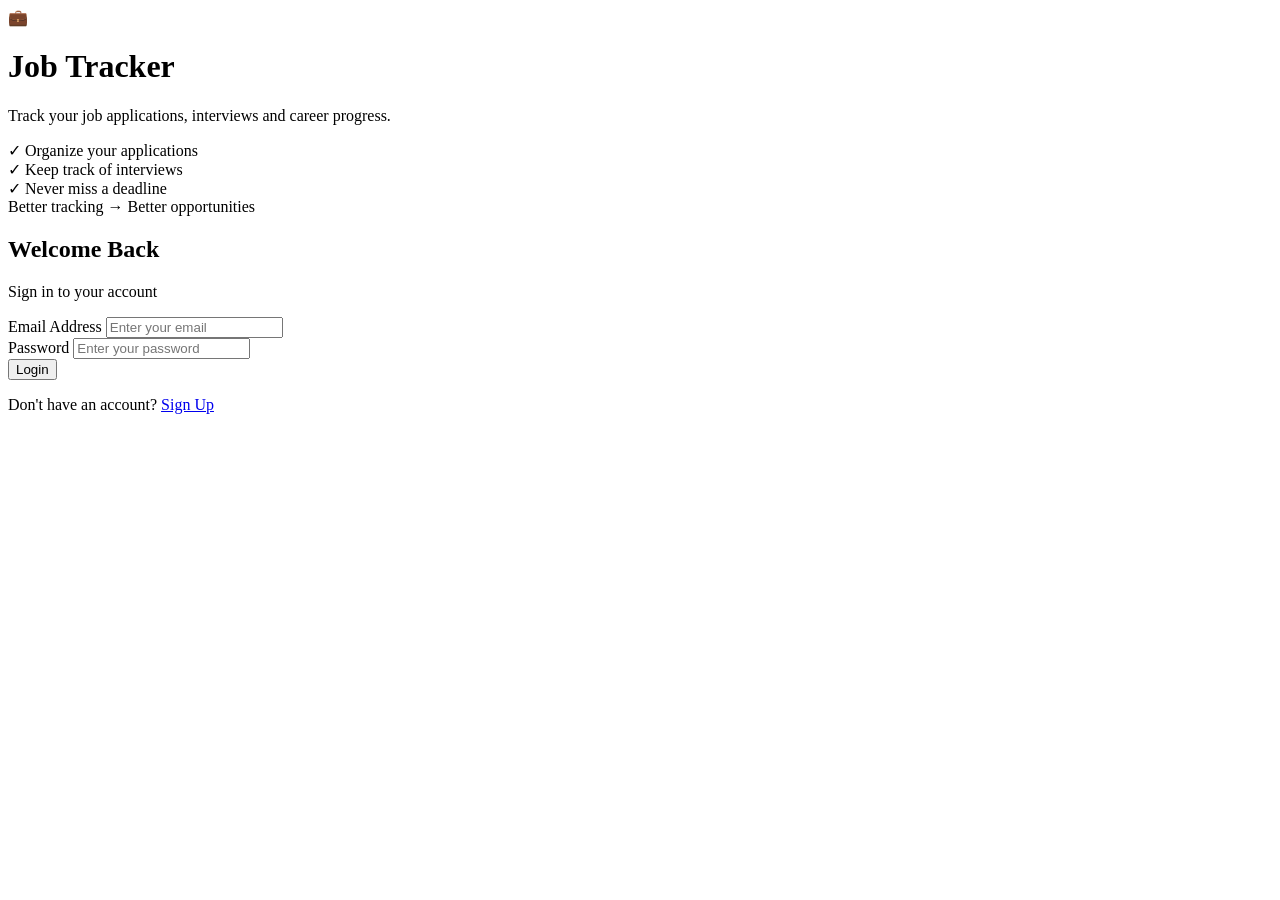
==== frontend/index.html @ 27381448 "feat: add login page" ====
<!DOCTYPE html>
<html lang="en">
<head>
    <meta charset="UTF-8">
    <meta name="viewport" content="width=device-width, initial-scale=1.0">

    <title>Job Tracker - Login</title>

    <link rel="stylesheet" href="css/style.css">
</head>

<body>

    <div class="login-container">

        <div class="login-brand">

            <div class="brand-icon">
                💼
            </div>

            <h1>Job Tracker</h1>

            <p>
                Track your job applications,
                interviews and career progress.
            </p>

            <div class="brand-features">
                <div>✓ Organize your applications</div>
                <div>✓ Keep track of interviews</div>
                <div>✓ Never miss a deadline</div>
            </div>

            <span class="brand-tagline">
                Better tracking → Better opportunities
            </span>

        </div>


        <div class="login-form-container">

            <div class="login-form">

                <h2>Welcome Back</h2>

                <p class="subtitle">
                    Sign in to your account
                </p>


                <form id="loginForm">

                    <div class="input-group">

                        <label for="email">
                            Email Address
                        </label>

                        <input
                            type="email"
                            id="email"
                            placeholder="Enter your email"
                            required
                        >

                    </div>


                    <div class="input-group">

                        <label for="password">
                            Password
                        </label>

                        <input
                            type="password"
                            id="password"
                            placeholder="Enter your password"
                            required
                        >

                    </div>


                    <button
                        type="submit"
                        class="login-button"
                    >
                        Login
                    </button>

                </form>


                <p id="message"></p>


                <p class="signup-text">
                    Don't have an account?
                    <a href="#" id="signupLink">Sign Up</a>
                </p>

            </div>

        </div>

    </div>


    <script src="js/auth.js"></script>

</body>
</html>
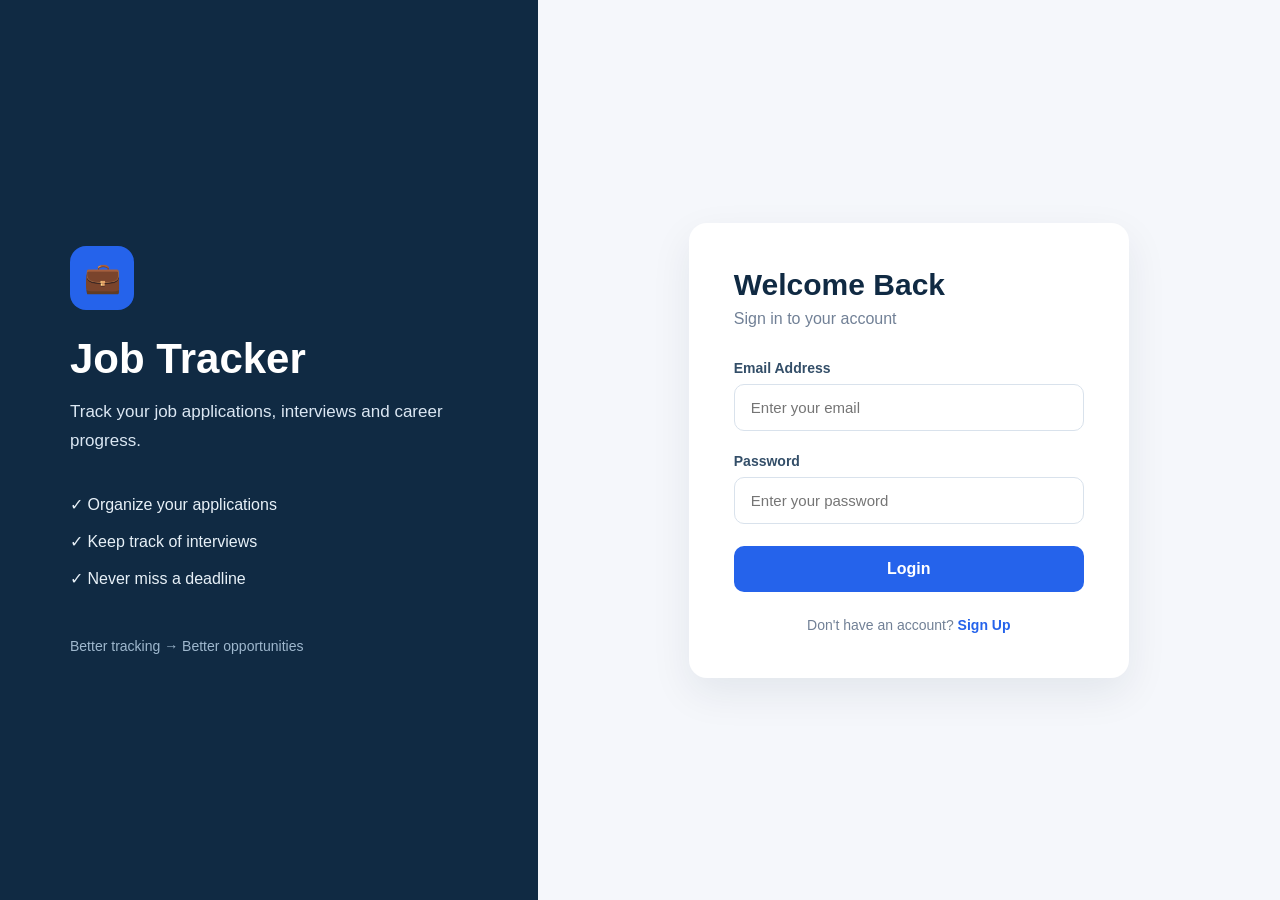
==== commit 936c1041: "fix: connect signup link" ====
--- a/frontend/index.html
+++ b/frontend/index.html
@@ -99,7 +99,7 @@
 
                 <p class="signup-text">
                     Don't have an account?
-                    <a href="#" id="signupLink">Sign Up</a>
+                    <a href="signupLink">Sign Up</a>
                 </p>
 
             </div>
--- a/frontend/css/style.css
+++ b/frontend/css/style.css
@@ -0,0 +1,180 @@
+* {
+    margin: 0;
+    padding: 0;
+    box-sizing: border-box;
+}
+
+body {
+    font-family: Arial, sans-serif;
+    background: #f5f7fb;
+    min-height: 100vh;
+}
+
+.login-container {
+    min-height: 100vh;
+    display: flex;
+}
+
+.login-brand {
+    width: 42%;
+    background: #102a43;
+    color: white;
+    padding: 80px 70px;
+    display: flex;
+    flex-direction: column;
+    justify-content: center;
+}
+
+.brand-icon {
+    width: 64px;
+    height: 64px;
+    background: #2563eb;
+    border-radius: 16px;
+    display: flex;
+    align-items: center;
+    justify-content: center;
+    font-size: 30px;
+    margin-bottom: 25px;
+}
+
+.login-brand h1 {
+    font-size: 42px;
+    margin-bottom: 15px;
+}
+
+.login-brand p {
+    font-size: 17px;
+    line-height: 1.7;
+    color: #dbe7f3;
+    max-width: 400px;
+}
+
+.brand-features {
+    margin-top: 40px;
+    display: flex;
+    flex-direction: column;
+    gap: 18px;
+    color: #e8f1f8;
+}
+
+.brand-tagline {
+    margin-top: 50px;
+    color: #9fb8ce;
+    font-size: 14px;
+}
+
+.login-form-container {
+    width: 58%;
+    display: flex;
+    align-items: center;
+    justify-content: center;
+    padding: 40px;
+}
+
+.login-form {
+    width: 100%;
+    max-width: 440px;
+    background: white;
+    padding: 45px;
+    border-radius: 18px;
+    box-shadow: 0 15px 40px rgba(16, 42, 67, 0.08);
+}
+
+.login-form h2 {
+    color: #102a43;
+    font-size: 30px;
+    margin-bottom: 8px;
+}
+
+.subtitle {
+    color: #718096;
+    margin-bottom: 32px;
+}
+
+.input-group {
+    margin-bottom: 22px;
+}
+
+.input-group label {
+    display: block;
+    color: #334e68;
+    font-size: 14px;
+    font-weight: 600;
+    margin-bottom: 8px;
+}
+
+.input-group input {
+    width: 100%;
+    padding: 14px 16px;
+    border: 1px solid #d9e2ec;
+    border-radius: 10px;
+    font-size: 15px;
+    outline: none;
+    transition: 0.2s;
+}
+
+.input-group input:focus {
+    border-color: #2563eb;
+    box-shadow: 0 0 0 3px rgba(37, 99, 235, 0.1);
+}
+
+.login-button {
+    width: 100%;
+    padding: 14px;
+    border: none;
+    border-radius: 10px;
+    background: #2563eb;
+    color: white;
+    font-size: 16px;
+    font-weight: 600;
+    cursor: pointer;
+    transition: 0.2s;
+}
+
+.login-button:hover {
+    background: #1d4ed8;
+}
+
+#message {
+    margin-top: 18px;
+    text-align: center;
+    font-size: 14px;
+}
+
+.signup-text {
+    text-align: center;
+    margin-top: 25px;
+    color: #718096;
+    font-size: 14px;
+}
+
+.signup-text a {
+    color: #2563eb;
+    text-decoration: none;
+    font-weight: 600;
+}
+
+@media (max-width: 800px) {
+
+    .login-container {
+        flex-direction: column;
+    }
+
+    .login-brand {
+        width: 100%;
+        padding: 45px 30px;
+    }
+
+    .login-brand h1 {
+        font-size: 32px;
+    }
+
+    .login-form-container {
+        width: 100%;
+        padding: 25px;
+    }
+
+    .login-form {
+        padding: 30px;
+    }
+}
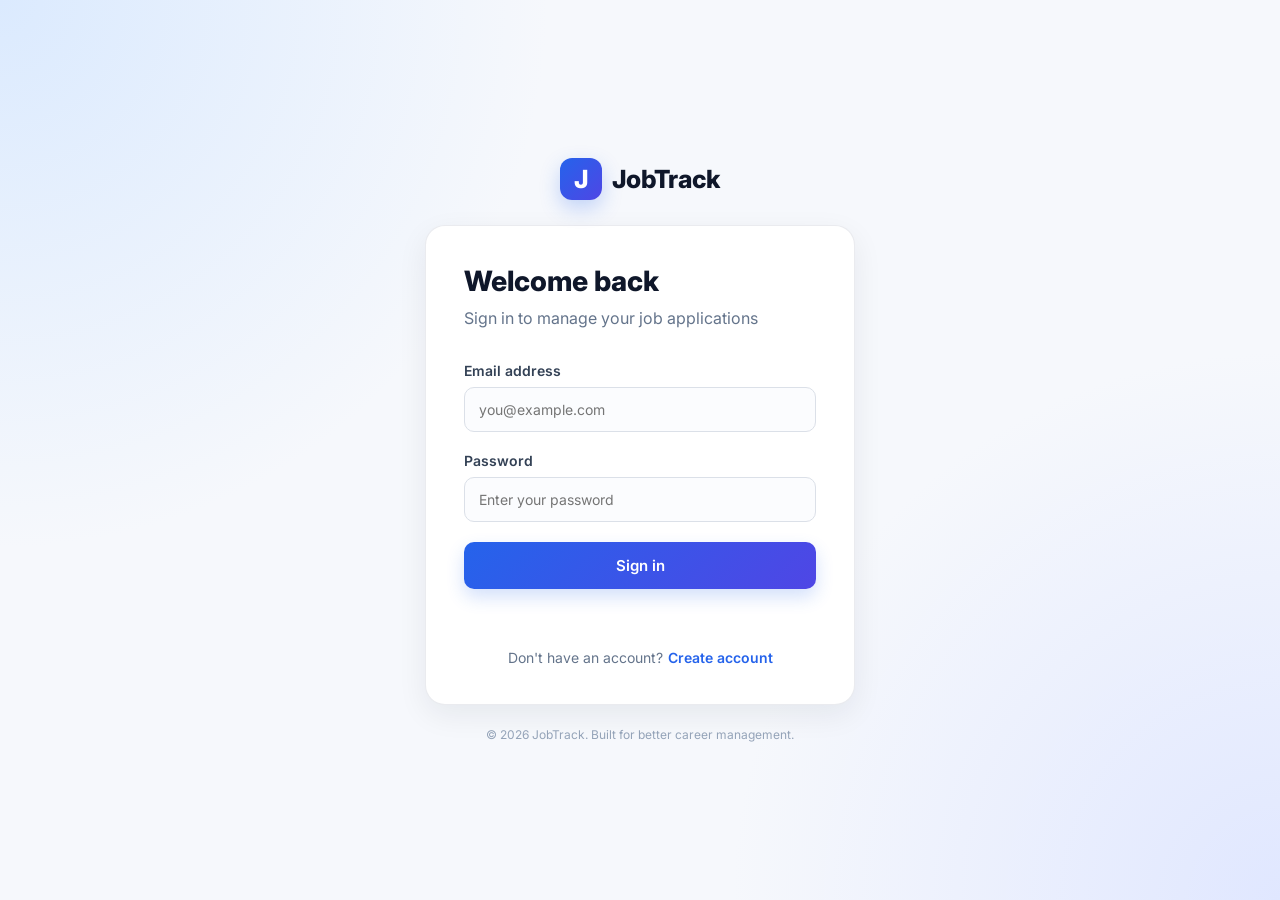
==== commit 69b48903: "feat: improve login page" ====
--- a/frontend/index.html
+++ b/frontend/index.html
@@ -1,74 +1,62 @@
 <!DOCTYPE html>
 <html lang="en">
+
 <head>
     <meta charset="UTF-8">
     <meta name="viewport" content="width=device-width, initial-scale=1.0">
 
-    <title>Job Tracker - Login</title>
+    <title>JobTrack - Login</title>
+
+    <link rel="preconnect" href="https://fonts.googleapis.com">
+    <link rel="preconnect" href="https://fonts.gstatic.com" crossorigin>
+
+    <link
+        href="https://fonts.googleapis.com/css2?family=Inter:wght@400;500;600;700;800&display=swap"
+        rel="stylesheet"
+    >
 
     <link rel="stylesheet" href="css/style.css">
 </head>
 
 <body>
 
-    <div class="login-container">
+    <div class="auth-page">
 
-        <div class="login-brand">
+        <div class="auth-container">
 
-            <div class="brand-icon">
-                💼
+            <div class="brand-logo">
+                <div class="brand-icon">J</div>
+                <span>JobTrack</span>
             </div>
 
-            <h1>Job Tracker</h1>
+            <div class="auth-card">
 
-            <p>
-                Track your job applications,
-                interviews and career progress.
-            </p>
+                <div class="auth-header">
+                    <h1>Welcome back</h1>
 
-            <div class="brand-features">
-                <div>✓ Organize your applications</div>
-                <div>✓ Keep track of interviews</div>
-                <div>✓ Never miss a deadline</div>
-            </div>
-
-            <span class="brand-tagline">
-                Better tracking → Better opportunities
-            </span>
-
-        </div>
-
-
-        <div class="login-form-container">
-
-            <div class="login-form">
-
-                <h2>Welcome Back</h2>
-
-                <p class="subtitle">
-                    Sign in to your account
-                </p>
-
+                    <p>
+                        Sign in to manage your job applications
+                    </p>
+                </div>
 
                 <form id="loginForm">
 
-                    <div class="input-group">
+                    <div class="form-group">
 
                         <label for="email">
-                            Email Address
+                            Email address
                         </label>
 
                         <input
                             type="email"
                             id="email"
-                            placeholder="Enter your email"
+                            placeholder="you@example.com"
                             required
                         >
 
                     </div>
 
-
-                    <div class="input-group">
+                    <div class="form-group">
 
                         <label for="password">
                             Password
@@ -83,33 +71,44 @@
 
                     </div>
 
-
                     <button
                         type="submit"
-                        class="login-button"
+                        class="primary-btn"
                     >
-                        Login
+                        Sign in
                     </button>
 
                 </form>
 
+                <p
+                    id="errorMessage"
+                    class="error-message"
+                ></p>
 
-                <p id="message"></p>
+                <div class="auth-footer">
 
+                    <span>
+                        Don't have an account?
+                    </span>
 
-                <p class="signup-text">
-                    Don't have an account?
-                    <a href="signupLink">Sign Up</a>
-                </p>
+                    <a href="signup.html">
+                        Create account
+                    </a>
+
+                </div>
 
             </div>
+
+            <p class="copyright">
+                © 2026 JobTrack. Built for better career management.
+            </p>
 
         </div>
 
     </div>
 
-
     <script src="js/auth.js"></script>
 
 </body>
+
 </html>
--- a/frontend/css/style.css
+++ b/frontend/css/style.css
@@ -1,3 +1,34 @@
+:root {
+    --navy: #0f172a;
+    --navy-light: #172554;
+    --blue: #2563eb;
+    --blue-dark: #1d4ed8;
+    --blue-light: #eff6ff;
+
+    --purple: #7c3aed;
+    --purple-light: #f3e8ff;
+
+    --green: #16a34a;
+    --green-light: #dcfce7;
+
+    --orange: #ea580c;
+    --orange-light: #ffedd5;
+
+    --red: #dc2626;
+    --red-light: #fee2e2;
+
+    --background: #f6f8fc;
+    --white: #ffffff;
+
+    --text: #111827;
+    --text-secondary: #64748b;
+    --border: #e5e7eb;
+
+    --shadow: 0 10px 30px rgba(15, 23, 42, 0.07);
+
+    --transition: all 0.25s ease;
+}
+
 * {
     margin: 0;
     padding: 0;
@@ -5,176 +36,801 @@
 }
 
 body {
-    font-family: Arial, sans-serif;
-    background: #f5f7fb;
+    font-family: "Inter", sans-serif;
+    background: var(--background);
+    color: var(--text);
+}
+
+/* =========================
+   AUTH PAGES
+========================= */
+
+.auth-page {
     min-height: 100vh;
-}
-
-.login-container {
-    min-height: 100vh;
-    display: flex;
-}
-
-.login-brand {
-    width: 42%;
-    background: #102a43;
+
+    display: flex;
+    justify-content: center;
+    align-items: center;
+
+    padding: 30px;
+
+    background:
+        radial-gradient(
+            circle at top left,
+            #dbeafe 0,
+            transparent 35%
+        ),
+        radial-gradient(
+            circle at bottom right,
+            #e0e7ff 0,
+            transparent 35%
+        ),
+        var(--background);
+}
+
+.auth-container {
+    width: 100%;
+    max-width: 430px;
+
+    animation: fadeUp 0.6s ease;
+}
+
+.brand-logo {
+    display: flex;
+    justify-content: center;
+    align-items: center;
+
+    gap: 10px;
+
+    margin-bottom: 25px;
+
+    font-size: 25px;
+    font-weight: 800;
+
+    color: var(--navy);
+}
+
+.brand-icon {
+    width: 42px;
+    height: 42px;
+
+    display: flex;
+    justify-content: center;
+    align-items: center;
+
+    border-radius: 12px;
+
     color: white;
-    padding: 80px 70px;
-    display: flex;
-    flex-direction: column;
-    justify-content: center;
-}
-
-.brand-icon {
-    width: 64px;
-    height: 64px;
-    background: #2563eb;
-    border-radius: 16px;
-    display: flex;
-    align-items: center;
-    justify-content: center;
-    font-size: 30px;
-    margin-bottom: 25px;
-}
-
-.login-brand h1 {
-    font-size: 42px;
-    margin-bottom: 15px;
-}
-
-.login-brand p {
-    font-size: 17px;
-    line-height: 1.7;
-    color: #dbe7f3;
-    max-width: 400px;
-}
-
-.brand-features {
-    margin-top: 40px;
-    display: flex;
-    flex-direction: column;
-    gap: 18px;
-    color: #e8f1f8;
-}
-
-.brand-tagline {
-    margin-top: 50px;
-    color: #9fb8ce;
-    font-size: 14px;
-}
-
-.login-form-container {
-    width: 58%;
-    display: flex;
-    align-items: center;
-    justify-content: center;
-    padding: 40px;
-}
-
-.login-form {
-    width: 100%;
-    max-width: 440px;
-    background: white;
-    padding: 45px;
-    border-radius: 18px;
-    box-shadow: 0 15px 40px rgba(16, 42, 67, 0.08);
-}
-
-.login-form h2 {
-    color: #102a43;
-    font-size: 30px;
+
+    background:
+        linear-gradient(
+            135deg,
+            #2563eb,
+            #4f46e5
+        );
+
+    box-shadow:
+        0 8px 20px rgba(37, 99, 235, 0.25);
+}
+
+.auth-card {
+    background: var(--white);
+
+    padding: 38px;
+
+    border: 1px solid rgba(229, 231, 235, 0.8);
+
+    border-radius: 20px;
+
+    box-shadow: var(--shadow);
+}
+
+.auth-header {
+    margin-bottom: 30px;
+}
+
+.auth-header h1 {
+    font-size: 28px;
+    font-weight: 800;
+
+    color: var(--navy);
+
     margin-bottom: 8px;
 }
 
-.subtitle {
-    color: #718096;
-    margin-bottom: 32px;
-}
-
-.input-group {
-    margin-bottom: 22px;
-}
-
-.input-group label {
+.auth-header p {
+    color: var(--text-secondary);
+
+    line-height: 1.6;
+}
+
+.form-group {
+    margin-bottom: 20px;
+}
+
+.form-group label {
     display: block;
-    color: #334e68;
+
+    margin-bottom: 8px;
+
     font-size: 14px;
     font-weight: 600;
-    margin-bottom: 8px;
-}
-
-.input-group input {
+
+    color: #334155;
+}
+
+.form-group input {
     width: 100%;
-    padding: 14px 16px;
-    border: 1px solid #d9e2ec;
+
+    padding: 13px 14px;
+
+    border: 1px solid #dbe0e8;
+
     border-radius: 10px;
-    font-size: 15px;
+
+    background: #fbfcfe;
+
+    font-family: inherit;
+    font-size: 14px;
+
+    transition: var(--transition);
+}
+
+.form-group input:focus {
     outline: none;
-    transition: 0.2s;
-}
-
-.input-group input:focus {
-    border-color: #2563eb;
-    box-shadow: 0 0 0 3px rgba(37, 99, 235, 0.1);
-}
-
-.login-button {
+
+    background: white;
+
+    border-color: var(--blue);
+
+    box-shadow:
+        0 0 0 4px rgba(37, 99, 235, 0.1);
+}
+
+.primary-btn {
     width: 100%;
+
     padding: 14px;
+
     border: none;
     border-radius: 10px;
-    background: #2563eb;
+
+    background:
+        linear-gradient(
+            135deg,
+            var(--blue),
+            #4f46e5
+        );
+
     color: white;
+
+    font-family: inherit;
+    font-size: 15px;
+    font-weight: 600;
+
+    cursor: pointer;
+
+    transition: var(--transition);
+
+    box-shadow:
+        0 8px 18px rgba(37, 99, 235, 0.2);
+}
+
+.primary-btn:hover {
+    transform: translateY(-2px);
+
+    box-shadow:
+        0 12px 25px rgba(37, 99, 235, 0.3);
+}
+
+.primary-btn:active {
+    transform: translateY(0);
+}
+
+.auth-footer {
+    display: flex;
+    justify-content: center;
+
+    gap: 5px;
+
+    margin-top: 25px;
+
+    font-size: 14px;
+
+    color: var(--text-secondary);
+}
+
+.auth-footer a {
+    color: var(--blue);
+
+    font-weight: 600;
+
+    text-decoration: none;
+}
+
+.auth-footer a:hover {
+    text-decoration: underline;
+}
+
+.error-message {
+    min-height: 20px;
+
+    margin-top: 15px;
+
+    text-align: center;
+
+    color: var(--red);
+
+    font-size: 14px;
+}
+
+.message {
+    min-height: 20px;
+
+    margin-top: 15px;
+
+    text-align: center;
+
+    font-size: 14px;
+}
+
+.copyright {
+    margin-top: 22px;
+
+    text-align: center;
+
+    color: #94a3b8;
+
+    font-size: 12px;
+}
+
+/* =========================
+   DASHBOARD
+========================= */
+
+.dashboard {
+    min-height: 100vh;
+
+    display: flex;
+}
+
+/* Sidebar */
+
+.sidebar {
+    width: 250px;
+
+    min-height: 100vh;
+
+    display: flex;
+    flex-direction: column;
+
+    padding: 25px 18px;
+
+    background:
+        linear-gradient(
+            180deg,
+            #0f172a,
+            #172554
+        );
+
+    color: white;
+}
+
+.sidebar-brand {
+    display: flex;
+    align-items: center;
+
+    gap: 10px;
+
+    padding: 0 10px;
+
+    margin-bottom: 45px;
+
+    font-size: 20px;
+    font-weight: 800;
+}
+
+.sidebar-brand .brand-icon {
+    width: 38px;
+    height: 38px;
+
+    border-radius: 10px;
+
+    background:
+        linear-gradient(
+            135deg,
+            #2563eb,
+            #6366f1
+        );
+}
+
+.sidebar-nav {
+    display: flex;
+    flex-direction: column;
+
+    gap: 7px;
+}
+
+.nav-item {
+    display: flex;
+    align-items: center;
+
+    gap: 12px;
+
+    padding: 12px 14px;
+
+    border-radius: 10px;
+
+    color: #cbd5e1;
+
+    text-decoration: none;
+
+    font-size: 14px;
+    font-weight: 500;
+
+    transition: var(--transition);
+}
+
+.nav-item:hover {
+    color: white;
+
+    background: rgba(255, 255, 255, 0.08);
+}
+
+.nav-item.active {
+    color: white;
+
+    background:
+        linear-gradient(
+            135deg,
+            #2563eb,
+            #4f46e5
+        );
+
+    box-shadow:
+        0 8px 18px rgba(37, 99, 235, 0.25);
+}
+
+.nav-icon {
+    width: 20px;
+
+    text-align: center;
+
     font-size: 16px;
+}
+
+.sidebar-bottom {
+    margin-top: auto;
+}
+
+.logout-btn {
+    width: 100%;
+
+    display: flex;
+    align-items: center;
+
+    gap: 10px;
+
+    padding: 12px 14px;
+
+    border: 1px solid rgba(255, 255, 255, 0.08);
+
+    border-radius: 10px;
+
+    background: rgba(255, 255, 255, 0.05);
+
+    color: #cbd5e1;
+
+    font-family: inherit;
+    font-size: 14px;
+
+    cursor: pointer;
+
+    transition: var(--transition);
+}
+
+.logout-btn:hover {
+    background: rgba(220, 38, 38, 0.15);
+
+    color: #fca5a5;
+}
+
+/* Main */
+
+.main-content {
+    flex: 1;
+
+    padding: 45px;
+
+    overflow-x: hidden;
+}
+
+.dashboard-header {
+    margin-bottom: 32px;
+}
+
+.eyebrow {
+    margin-bottom: 8px;
+
+    color: var(--blue);
+
+    font-size: 11px;
+    font-weight: 700;
+
+    letter-spacing: 1.5px;
+}
+
+.dashboard-header h1 {
+    margin-bottom: 7px;
+
+    color: var(--navy);
+
+    font-size: 32px;
+    font-weight: 800;
+}
+
+.dashboard-subtitle {
+    color: var(--text-secondary);
+
+    font-size: 14px;
+}
+
+/* Statistics */
+
+.stats-grid {
+    display: grid;
+
+    grid-template-columns:
+        repeat(5, 1fr);
+
+    gap: 18px;
+
+    margin-bottom: 25px;
+}
+
+.stat-card {
+    padding: 21px;
+
+    background: white;
+
+    border: 1px solid var(--border);
+
+    border-radius: 15px;
+
+    box-shadow:
+        0 5px 20px rgba(15, 23, 42, 0.04);
+
+    transition: var(--transition);
+
+    animation: fadeUp 0.5s ease;
+}
+
+.stat-card:hover {
+    transform: translateY(-4px);
+
+    box-shadow:
+        0 12px 30px rgba(15, 23, 42, 0.08);
+}
+
+.stat-top {
+    display: flex;
+    justify-content: space-between;
+    align-items: center;
+
+    margin-bottom: 15px;
+}
+
+.stat-label {
+    color: var(--text-secondary);
+
+    font-size: 12px;
     font-weight: 600;
-    cursor: pointer;
-    transition: 0.2s;
-}
-
-.login-button:hover {
-    background: #1d4ed8;
-}
-
-#message {
-    margin-top: 18px;
+}
+
+.stat-icon {
+    width: 34px;
+    height: 34px;
+
+    display: flex;
+    justify-content: center;
+    align-items: center;
+
+    border-radius: 9px;
+
+    font-size: 15px;
+    font-weight: 700;
+}
+
+.stat-icon.blue {
+    background: var(--blue-light);
+    color: var(--blue);
+}
+
+.stat-icon.purple {
+    background: var(--purple-light);
+    color: var(--purple);
+}
+
+.stat-icon.orange {
+    background: var(--orange-light);
+    color: var(--orange);
+}
+
+.stat-icon.green {
+    background: var(--green-light);
+    color: var(--green);
+}
+
+.stat-icon.red {
+    background: var(--red-light);
+    color: var(--red);
+}
+
+.stat-number {
+    margin-bottom: 5px;
+
+    color: var(--navy);
+
+    font-size: 30px;
+    font-weight: 800;
+}
+
+.stat-description {
+    color: #94a3b8;
+
+    font-size: 11px;
+}
+
+/* Dashboard Cards */
+
+.dashboard-grid {
+    display: grid;
+
+    grid-template-columns:
+        1fr 1fr;
+
+    gap: 22px;
+}
+
+.dashboard-card {
+    min-height: 300px;
+
+    padding: 25px;
+
+    background: white;
+
+    border: 1px solid var(--border);
+
+    border-radius: 15px;
+
+    box-shadow:
+        0 5px 20px rgba(15, 23, 42, 0.04);
+
+    animation: fadeUp 0.6s ease;
+}
+
+.card-header {
+    display: flex;
+    justify-content: space-between;
+
+    margin-bottom: 20px;
+}
+
+.card-header h2 {
+    margin-bottom: 5px;
+
+    color: var(--navy);
+
+    font-size: 17px;
+    font-weight: 700;
+}
+
+.card-header p {
+    color: var(--text-secondary);
+
+    font-size: 12px;
+}
+
+.card-symbol {
+    width: 35px;
+    height: 35px;
+
+    display: flex;
+    justify-content: center;
+    align-items: center;
+
+    border-radius: 9px;
+
+    background: var(--blue-light);
+
+    color: var(--blue);
+}
+
+/* Application Items */
+
+.application-item,
+.deadline-item {
+    display: flex;
+
+    justify-content: space-between;
+    align-items: center;
+
+    padding: 14px 0;
+
+    border-bottom: 1px solid #f0f2f5;
+}
+
+.application-item:last-child,
+.deadline-item:last-child {
+    border-bottom: none;
+}
+
+.application-item strong,
+.deadline-item strong {
+    color: #1e293b;
+
+    font-size: 13px;
+}
+
+.application-item p,
+.deadline-item p {
+    margin-top: 5px;
+
+    color: var(--text-secondary);
+
+    font-size: 11px;
+}
+
+.status-badge {
+    padding: 5px 9px;
+
+    border-radius: 20px;
+
+    background: var(--blue-light);
+
+    color: var(--blue);
+
+    font-size: 10px;
+    font-weight: 600;
+
+    text-transform: capitalize;
+}
+
+.deadline-item span {
+    color: var(--red);
+
+    font-size: 11px;
+    font-weight: 600;
+}
+
+.empty-message {
+    padding: 40px 0;
+
     text-align: center;
-    font-size: 14px;
-}
-
-.signup-text {
-    text-align: center;
-    margin-top: 25px;
-    color: #718096;
-    font-size: 14px;
-}
-
-.signup-text a {
-    color: #2563eb;
-    text-decoration: none;
-    font-weight: 600;
-}
-
-@media (max-width: 800px) {
-
-    .login-container {
+
+    color: #94a3b8;
+
+    font-size: 13px;
+}
+
+/* =========================
+   ANIMATIONS
+========================= */
+
+@keyframes fadeUp {
+    from {
+        opacity: 0;
+        transform: translateY(12px);
+    }
+
+    to {
+        opacity: 1;
+        transform: translateY(0);
+    }
+}
+
+/* =========================
+   RESPONSIVE
+========================= */
+
+@media (max-width: 1200px) {
+
+    .stats-grid {
+        grid-template-columns:
+            repeat(3, 1fr);
+    }
+
+}
+
+@media (max-width: 900px) {
+
+    .sidebar {
+        width: 210px;
+    }
+
+    .main-content {
+        padding: 30px;
+    }
+
+    .dashboard-grid {
+        grid-template-columns: 1fr;
+    }
+
+}
+
+@media (max-width: 700px) {
+
+    .dashboard {
         flex-direction: column;
     }
 
-    .login-brand {
+    .sidebar {
         width: 100%;
-        padding: 45px 30px;
-    }
-
-    .login-brand h1 {
-        font-size: 32px;
-    }
-
-    .login-form-container {
-        width: 100%;
-        padding: 25px;
-    }
-
-    .login-form {
-        padding: 30px;
-    }
+        min-height: auto;
+
+        padding: 15px;
+    }
+
+    .sidebar-brand {
+        margin-bottom: 15px;
+    }
+
+    .sidebar-nav {
+        flex-direction: row;
+    }
+
+    .nav-item {
+        flex: 1;
+        justify-content: center;
+    }
+
+    .sidebar-bottom {
+        margin-top: 15px;
+    }
+
+    .main-content {
+        padding: 20px;
+    }
+
+    .stats-grid {
+        grid-template-columns:
+            repeat(2, 1fr);
+    }
+
+}
+
+@media (max-width: 480px) {
+
+    .auth-page {
+        padding: 15px;
+    }
+
+    .auth-card {
+        padding: 25px 20px;
+    }
+
+    .auth-header h1 {
+        font-size: 24px;
+    }
+
+    .stats-grid {
+        grid-template-columns: 1fr;
+    }
+
+    .dashboard-header h1 {
+        font-size: 26px;
+    }
+
+    .main-content {
+        padding: 15px;
+    }
+
+    .sidebar-nav {
+        flex-direction: column;
+    }
+
+    .nav-item {
+        justify-content: flex-start;
+    }
+
 }
